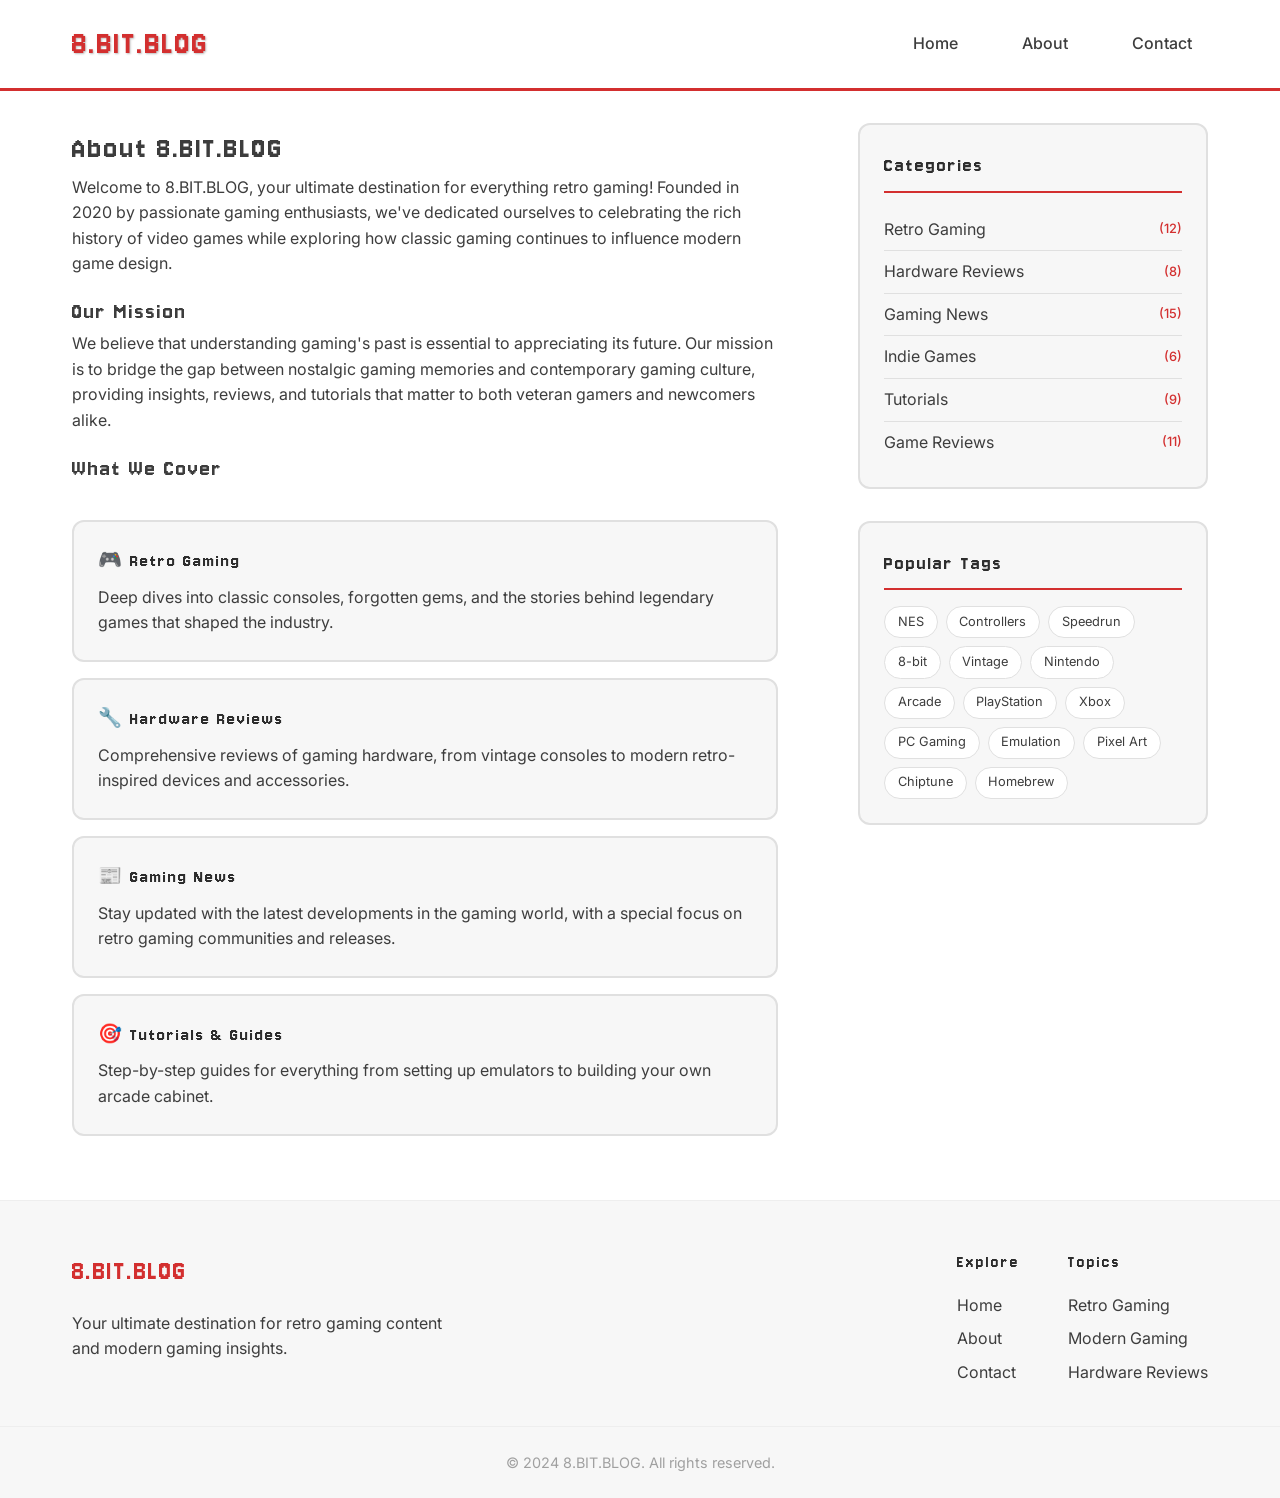
==== about.html @ b7c01cf6 "add initial website structure and pages" ====
<html lang="en">
  <head>
    <meta charset="UTF-8" />
    <meta name="viewport" content="width=device-width, initial-scale=1.0" />
    <title>About - 8.BIT.BLOG</title>
    <link rel="stylesheet" href="assets/styles.css" />
  </head>
  <body>
    <nav class="navbar">
      <div class="nav-container">
        <a href="index.html" class="nav-logo">8.BIT.BLOG</a>
        <ul class="nav-links">
          <li><a href="index.html">Home</a></li>
          <li><a href="about.html">About</a></li>
          <li><a href="contact.html">Contact</a></li>
        </ul>
      </div>
    </nav>

    <div class="content">
      <div class="main-layout">
        <!-- Left Column - About Content -->
        <div class="blog-section">
          <h1>About 8.BIT.BLOG</h1>
          <p>
            Welcome to 8.BIT.BLOG, your ultimate destination for everything
            retro gaming! Founded in 2020 by passionate gaming enthusiasts,
            we've dedicated ourselves to celebrating the rich history of video
            games while exploring how classic gaming continues to influence
            modern game design.
          </p>

          <h2>Our Mission</h2>
          <p>
            We believe that understanding gaming's past is essential to
            appreciating its future. Our mission is to bridge the gap between
            nostalgic gaming memories and contemporary gaming culture, providing
            insights, reviews, and tutorials that matter to both veteran gamers
            and newcomers alike.
          </p>

          <h2>What We Cover</h2>
          <div class="about-topics">
            <div class="topic-item">
              <h3>🎮 Retro Gaming</h3>
              <p>
                Deep dives into classic consoles, forgotten gems, and the
                stories behind legendary games that shaped the industry.
              </p>
            </div>

            <div class="topic-item">
              <h3>🔧 Hardware Reviews</h3>
              <p>
                Comprehensive reviews of gaming hardware, from vintage consoles
                to modern retro-inspired devices and accessories.
              </p>
            </div>

            <div class="topic-item">
              <h3>📰 Gaming News</h3>
              <p>
                Stay updated with the latest developments in the gaming world,
                with a special focus on retro gaming communities and releases.
              </p>
            </div>

            <div class="topic-item">
              <h3>🎯 Tutorials & Guides</h3>
              <p>
                Step-by-step guides for everything from setting up emulators to
                building your own arcade cabinet.
              </p>
            </div>
          </div>
        </div>

        <!-- Right Column - Sidebar -->
        <div class="sidebar-section">
          <!-- Categories -->
          <div class="sidebar-widget">
            <h3>Categories</h3>
            <ul class="category-list">
              <li>
                <a href="#" class="category-item"
                  >Retro Gaming <span class="count">(12)</span></a
                >
              </li>
              <li>
                <a href="#" class="category-item"
                  >Hardware Reviews <span class="count">(8)</span></a
                >
              </li>
              <li>
                <a href="#" class="category-item"
                  >Gaming News <span class="count">(15)</span></a
                >
              </li>
              <li>
                <a href="#" class="category-item"
                  >Indie Games <span class="count">(6)</span></a
                >
              </li>
              <li>
                <a href="#" class="category-item"
                  >Tutorials <span class="count">(9)</span></a
                >
              </li>
              <li>
                <a href="#" class="category-item"
                  >Game Reviews <span class="count">(11)</span></a
                >
              </li>
            </ul>
          </div>

          <!-- Tags -->
          <div class="sidebar-widget">
            <h3>Popular Tags</h3>
            <div class="tag-cloud">
              <a href="#" class="tag">NES</a>
              <a href="#" class="tag">Controllers</a>
              <a href="#" class="tag">Speedrun</a>
              <a href="#" class="tag">8-bit</a>
              <a href="#" class="tag">Vintage</a>
              <a href="#" class="tag">Nintendo</a>
              <a href="#" class="tag">Arcade</a>
              <a href="#" class="tag">PlayStation</a>
              <a href="#" class="tag">Xbox</a>
              <a href="#" class="tag">PC Gaming</a>
              <a href="#" class="tag">Emulation</a>
              <a href="#" class="tag">Pixel Art</a>
              <a href="#" class="tag">Chiptune</a>
              <a href="#" class="tag">Homebrew</a>
            </div>
          </div>
        </div>
      </div>
    </div>

    <footer class="footer">
      <div class="footer-container">
        <div class="footer-brand">
          <h3>8.BIT.BLOG</h3>
          <p>
            Your ultimate destination for retro gaming content and modern gaming
            insights.
          </p>
        </div>

        <div class="footer-links">
          <div class="footer-section">
            <h4>Explore</h4>
            <ul>
              <li><a href="index.html">Home</a></li>
              <li><a href="about.html">About</a></li>
              <li><a href="contact.html">Contact</a></li>
            </ul>
          </div>

          <div class="footer-section">
            <h4>Topics</h4>
            <ul>
              <li><a href="#">Retro Gaming</a></li>
              <li><a href="#">Modern Gaming</a></li>
              <li><a href="#">Hardware Reviews</a></li>
            </ul>
          </div>
        </div>
      </div>

      <div class="footer-bottom">
        <p>&copy; 2024 8.BIT.BLOG. All rights reserved.</p>
      </div>
    </footer>
  </body>
</html>
---- assets/styles.css ----
/* Import fonts from Google Fonts */
@import url("https://fonts.googleapis.com/css2?family=Jersey+10&family=Inter:wght@300;400;500;600&display=swap");

/* Retro Gaming Color Scheme - Inspired by classic NES gamepad */
:root {
  --retro-dark: #2d2d2d;
  --retro-grey: #3d3d3d;
  --retro-light: #f7f7f7;
  --retro-red: #d32f2f;
  --retro-white: #ffffff;
  --retro-shadow: rgba(42, 42, 42, 0.3);
  --retro-letter-spacing: 2px;
}

/* Global styles */
* {
  margin: 0;
  padding: 0;
  box-sizing: border-box;
}
body {
  font-family: "Inter", sans-serif;
  background: var(--retro-white);
  min-height: 100vh;
  color: var(--retro-grey);
  line-height: 1.6;
}
/* Headings */
h1,
h2,
h3,
h4,
h5,
h6 {
  font-weight: normal;
  font-family: "Jersey 10", cursive;
  letter-spacing: var(--retro-letter-spacing);
}

/* Navbar styling */
.navbar {
  background: var(--retro-white);
  border-bottom: 3px solid var(--retro-red);
}

.nav-container {
  max-width: 1200px;
  margin: 0 auto;
  display: flex;
  justify-content: space-between;
  align-items: center;
  padding: 1rem 2rem;
}

.nav-logo {
  font-size: 2.2rem;
  color: var(--retro-red);
  text-decoration: none;
  text-shadow: 1px 1px 2px var(--retro-shadow);
  font-weight: normal;
  font-family: "Jersey 10", cursive;
  letter-spacing: var(--retro-letter-spacing);
}

.nav-links {
  display: flex;
  list-style: none;
  gap: 2rem;
}

.nav-links a {
  color: var(--retro-grey);
  text-decoration: none;
  font-family: "Inter", sans-serif;
  font-weight: 500;
  padding: 0.5rem 1rem;
  transition: all 0.1s ease;
}

.nav-links a:hover {
  color: var(--retro-red);
}

/* Main title styling */
.main-title {
  text-align: center;
  padding: 3rem 2rem;
  background: rgba(255, 255, 255, 0.1);
  margin: 2rem auto;
  max-width: 800px;
  border-radius: 12px;
  border: 3px solid var(--retro-dark);
  box-shadow: 0 8px 16px var(--retro-shadow);
}

.main-title h1 {
  font-size: 3.5rem;
  color: var(--retro-white);
  text-shadow: 3px 3px 0px var(--retro-red);
  margin-bottom: 1rem;
  font-family: "Jersey 10", cursive;
  letter-spacing: 2px;
}

.main-title .subtitle {
  font-size: 1.2rem;
  color: var(--retro-light);
  font-weight: 500;
  text-transform: uppercase;
  letter-spacing: 1px;
}

/* Content area styling */
.content {
  max-width: 1200px;
  margin: 0 auto;
  padding: 2rem;
}

.content p {
  font-family: "Inter", sans-serif;
  font-weight: 400;
  margin-bottom: 1rem;
}

/* Main Layout - Two Column */
.main-layout {
  display: grid;
  grid-template-columns: 1fr 350px;
  gap: 5rem;
  align-items: start;
}

.blog-section {
  min-width: 0; /* Prevents grid overflow */
}

/* Sidebar Section */
.sidebar-section {
  display: flex;
  flex-direction: column;
  gap: 2rem;
}

.sidebar-widget {
  background: var(--retro-light);
  border: 2px solid #e0e0e0;
  border-radius: 12px;
  padding: 1.5rem;
}

.sidebar-widget h3 {
  color: var(--retro-dark);
  margin-bottom: 1rem;
  font-size: 1.3rem;
  border-bottom: 2px solid var(--retro-red);
  padding-bottom: 0.5rem;
}

/* Categories */
.category-list {
  list-style: none;
  padding: 0;
  margin: 0;
}

.category-list li {
  border-bottom: 1px solid #e0e0e0;
  padding: 0.5rem 0;
}

.category-list li:last-child {
  border-bottom: none;
}

.category-item {
  font-family: 'Inter', sans-serif;
  color: var(--retro-grey);
  text-decoration: none;
  display: flex;
  justify-content: space-between;
  align-items: center;
  transition: color 0.2s ease;
}

.category-item:hover {
  color: var(--retro-red);
}

.count {
  font-size: 0.8rem;
  color: var(--retro-red);
  font-weight: 500;
}

/* Tag Cloud */
.tag-cloud {
  display: flex;
  flex-wrap: wrap;
  gap: 0.5rem;
}

.tag {
  font-family: 'Inter', sans-serif;
  background: var(--retro-white);
  color: var(--retro-grey);
  padding: 0.3rem 0.8rem;
  border-radius: 20px;
  text-decoration: none;
  font-size: 0.8rem;
  border: 1px solid #e0e0e0;
  transition: all 0.2s ease;
}

.tag:hover {
  background: var(--retro-red);
  color: var(--retro-white);
  border-color: var(--retro-red);
}


/* About Page Specific Styles */
.about-topics {
  margin: 2rem 0;
}

.topic-item {
  background: var(--retro-light);
  border: 2px solid #e0e0e0;
  border-radius: 12px;
  padding: 1.5rem;
  margin-bottom: 1rem;
  transition: all 0.3s ease;
}

.topic-item:hover {
  border-color: var(--retro-red);
  transform: translateY(-2px);
  box-shadow: 0 4px 12px rgba(0, 0, 0, 0.1);
}

.topic-item h3 {
  color: var(--retro-dark);
  margin-bottom: 0.5rem;
  font-size: 1.2rem;
}

.topic-item p {
  font-family: 'Inter', sans-serif;
  color: var(--retro-grey);
  line-height: 1.6;
  margin: 0;
}

/* Contact Form Styles */
.contact-form-section {
  margin: 2rem 0;
  background: var(--retro-light);
  border: 2px solid #e0e0e0;
  border-radius: 12px;
  padding: 2rem;
}

.contact-form-section h2 {
  margin-bottom: 1.5rem;
  color: var(--retro-dark);
}

.contact-form {
  display: flex;
  flex-direction: column;
  gap: 1.5rem;
}

.form-row {
  display: grid;
  grid-template-columns: 1fr 1fr;
  gap: 1rem;
}

.form-group {
  display: flex;
  flex-direction: column;
}

.form-group label {
  font-family: 'Inter', sans-serif;
  color: var(--retro-dark);
  font-weight: 500;
  margin-bottom: 0.5rem;
  font-size: 0.9rem;
}

.form-group input,
.form-group select,
.form-group textarea {
  font-family: 'Inter', sans-serif;
  padding: 0.8rem;
  border: 2px solid #e0e0e0;
  border-radius: 6px;
  font-size: 0.9rem;
  transition: border-color 0.2s ease;
  background: var(--retro-white);
}

.form-group input:focus,
.form-group select:focus,
.form-group textarea:focus {
  outline: none;
  border-color: var(--retro-red);
}

.form-group textarea {
  resize: vertical;
  min-height: 120px;
}

.checkbox-group {
  flex-direction: row;
  align-items: center;
  gap: 0.5rem;
}

.checkbox-label {
  display: flex;
  align-items: center;
  gap: 0.5rem;
  cursor: pointer;
  font-size: 0.9rem;
}

.checkbox-label input[type="checkbox"] {
  width: 18px;
  height: 18px;
  margin: 0;
}

.contact-submit-btn {
  background: var(--retro-red);
  color: var(--retro-white);
  padding: 1rem 2rem;
  border: none;
  border-radius: 6px;
  font-family: 'Inter', sans-serif;
  font-weight: 600;
  font-size: 1rem;
  cursor: pointer;
  transition: all 0.2s ease;
  align-self: flex-start;
  box-shadow: 0 4px 0 #b71c1c;
}

.contact-submit-btn:hover {
  transform: translateY(-2px);
  box-shadow: 0 6px 0 #b71c1c;
}

.contact-submit-btn:active {
  transform: translateY(2px);
  box-shadow: 0 2px 0 #b71c1c;
}

.contact-link {
  color: var(--retro-red);
  text-decoration: none;
  font-weight: 500;
  font-family: 'Inter', sans-serif;
  font-size: 0.9rem;
  margin-top: 0.5rem;
  display: inline-block;
}

.contact-link:hover {
  text-decoration: underline;
}

/* NES Gamepad Card Styling */
.gamepad-card {
  display: flex;
  align-items: center;
  background: var(--retro-light);
  border: 2px solid var(--retro-grey);
  border-radius: 16px;
  padding: 2rem;
  margin: 2rem 0;
  gap: 2rem;
  max-width: 800px;
}

/* Left side - D-Pad */
.card-left {
  flex: 0 0 80px;
  display: flex;
  justify-content: center;
  align-items: center;
}

.dpad {
  position: relative;
  width: 60px;
  height: 60px;
}

.dpad-horizontal,
.dpad-vertical {
  background: var(--retro-grey);
  position: absolute;
  border-radius: 4px;
}

.dpad-horizontal {
  width: 60px;
  height: 20px;
  top: 50%;
  left: 0;
  transform: translateY(-50%);
}

.dpad-vertical {
  width: 20px;
  height: 60px;
  left: 50%;
  top: 0;
  transform: translateX(-50%);
}

/* Center content */
.card-content {
  flex: 1;
  padding: 0 1rem;
}

.card-content h3 {
  color: var(--retro-dark);
  margin-bottom: 0.5rem;
  font-size: 1.4rem;
}

.card-content p {
  color: var(--retro-grey);
  margin: 0;
  line-height: 1.5;
}

/* Right side - Action buttons */
.card-right {
  flex: 0 0 80px;
  display: flex;
  justify-content: center;
  align-items: center;
}

.action-buttons {
  display: flex;
  flex-direction: column;
  gap: 0.8rem;
}

.action-btn {
  width: 50px;
  height: 50px;
  border-radius: 50%;
  border: 3px solid var(--retro-red);
  background: var(--retro-red);
  color: var(--retro-white);
  font-family: "Inter", sans-serif;
  font-weight: 600;
  cursor: pointer;
  transition: all 0.2s ease;
  display: flex;
  align-items: center;
  justify-content: center;
  box-shadow: 0 5px 0 #b71c1c;
}

.action-btn:active {
  transform: translateY(3px);
  box-shadow: 0 2px 0 #b71c1c;
}

.action-btn .arrow {
  font-size: 1.2rem;
  font-weight: bold;
}

.action-btn .initials {
  font-size: 0.9rem;
  font-weight: 600;
}

/* Author button styling */
.author-btn {
  background: var(--retro-white);
  color: var(--retro-red);
  border: 3px solid var(--retro-red);
  box-shadow: 0 5px 0 #b71c1c;
}

.author-btn:hover {
  background: var(--retro-red);
  color: var(--retro-white);
}

/* Gaming Hints Section */
.hints-section {
  background: var(--retro-light);
  border-top: 1px solid #eee;
  border-bottom: 1px solid #eee;
  margin-top: 4rem;
  padding: 4rem 0;
}

.hints-container {
  max-width: 1200px;
  margin: 0 auto;
  padding: 0 2rem;
  text-align: center;
}

.hints-section h2 {
  color: var(--retro-dark);
  font-size: 2.5rem;
  margin-bottom: 1rem;
}

.hints-subtitle {
  font-family: "Inter", sans-serif;
  color: var(--retro-grey);
  font-size: 1.1rem;
  margin-bottom: 3rem;
  max-width: 600px;
  margin-left: auto;
  margin-right: auto;
}

.hints-grid {
  display: grid;
  grid-template-columns: repeat(auto-fit, minmax(250px, 1fr));
  gap: 2rem;
  margin-top: 3rem;
}

.hint-card {
  background: var(--retro-white);
  border: 2px solid #e0e0e0;
  border-radius: 12px;
  padding: 2rem 1.5rem;
  text-align: center;
  transition: all 0.3s ease;
  cursor: pointer;
}

.hint-card:hover {
  border-color: var(--retro-red);
  transform: translateY(-4px);
  box-shadow: 0 8px 24px rgba(0, 0, 0, 0.1);
}

.hint-icon {
  font-size: 2.5rem;
  margin-bottom: 1rem;
  display: block;
}

.hint-card h3 {
  color: var(--retro-dark);
  margin-bottom: 1rem;
  font-size: 1.3rem;
}

.hint-card p {
  font-family: "Inter", sans-serif;
  color: var(--retro-grey);
  line-height: 1.6;
  margin: 0;
}

/* Events Section */
.events-section {
  background: var(--retro-white);
  padding: 4rem 0;
}

.events-container {
  max-width: 1200px;
  margin: 0 auto;
  padding: 0 2rem;
  text-align: center;
}

.events-section h2 {
  color: var(--retro-dark);
  font-size: 2.5rem;
  margin-bottom: 1rem;
}

.events-subtitle {
  font-family: 'Inter', sans-serif;
  color: var(--retro-grey);
  font-size: 1.1rem;
  margin-bottom: 3rem;
  max-width: 600px;
  margin-left: auto;
  margin-right: auto;
}

.events-timeline {
  display: flex;
  flex-direction: column;
  gap: 2rem;
  max-width: 700px;
  margin: 0 auto;
  text-align: left;
}

.event-item {
  display: flex;
  gap: 1.5rem;
  align-items: flex-start;
  padding: 1.5rem;
  background: var(--retro-light);
  border-radius: 12px;
  border: 2px solid #e0e0e0;
  transition: all 0.3s ease;
}

.event-item:hover {
  border-color: var(--retro-red);
  transform: translateY(-2px);
  box-shadow: 0 8px 24px rgba(0, 0, 0, 0.1);
}

.event-date {
  flex: 0 0 80px;
  text-align: center;
  background: var(--retro-red);
  color: var(--retro-white);
  border-radius: 8px;
  padding: 1rem 0.5rem;
  display: flex;
  flex-direction: column;
  justify-content: center;
}

.event-date .month {
  font-family: 'Inter', sans-serif;
  font-size: 0.8rem;
  font-weight: 600;
  text-transform: uppercase;
  letter-spacing: 1px;
}

.event-date .day {
  font-family: 'Jersey 10', cursive;
  font-size: 1.8rem;
  font-weight: normal;
  line-height: 1;
}

.event-content {
  flex: 1;
}

.event-content h3 {
  color: var(--retro-dark);
  margin-bottom: 0.5rem;
  font-size: 1.3rem;
}

.event-content p {
  font-family: 'Inter', sans-serif;
  color: var(--retro-grey);
  line-height: 1.6;
  margin-bottom: 0.5rem;
}

.event-location {
  font-family: 'Inter', sans-serif;
  color: var(--retro-red);
  font-size: 0.9rem;
  font-weight: 500;
}

/* Footer Styling */
.footer {
  border-top: 1px solid #eee;
  background: var(--retro-light);
  color: var(--retro-dark);
  margin-top: 0;
}

.footer-container {
  max-width: 1200px;
  margin: 0 auto;
  padding: 3rem 2rem 2rem;
  display: grid;
  grid-template-columns: 1fr 1fr;
  gap: 3rem;
  align-items: start;
}

.footer-brand h3 {
  color: var(--retro-red);
  margin-bottom: 1rem;
  font-size: 1.8rem;
}

.footer-brand p {
  font-family: "Inter", sans-serif;
  color: var(--retro-grey);
  line-height: 1.6;
  max-width: 400px;
}

.footer-links {
  display: flex;
  gap: 3rem;
  justify-content: flex-end;
}

.footer-section h4 {
  color: var(--retro-dark);
  margin-bottom: 1rem;
  font-size: 1.1rem;
}

.footer-section ul {
  list-style: none;
  padding: 0;
}

.footer-section li {
  margin-bottom: 0.5rem;
}

.footer-section a {
  color: var(--retro-grey);
  text-decoration: none;
  font-family: "Inter", sans-serif;
  font-weight: 400;
  transition: color 0.2s ease;
}

.footer-section a:hover {
  color: var(--retro-red);
}

.footer-bottom {
  border-top: 1px solid #eee;
  padding: 1.5rem 2rem;
  text-align: center;
}

.footer-bottom p {
  font-family: "Inter", sans-serif;
  color: #a0a0a0;
  margin: 0;
  font-size: 0.9rem;
}

/* Responsive design */
@media (max-width: 768px) {
  .nav-container {
    flex-direction: column;
    gap: 1rem;
  }

  .nav-links {
    gap: 1rem;
  }

  .main-title h1 {
    font-size: 2.5rem;
  }

  .navbar {
    padding: 1rem;
  }

  /* Responsive main layout */
  .main-layout {
    grid-template-columns: 1fr;
    gap: 2rem;
  }

  .sidebar-section {
    order: -1; /* Move sidebar above blog content on mobile */
  }

  .sidebar-widget {
    padding: 1rem;
  }

  .tag-cloud {
    gap: 0.3rem;
  }

  .tag {
    font-size: 0.75rem;
    padding: 0.25rem 0.6rem;
  }

  /* Responsive contact form */
  .contact-form-section {
    padding: 1.5rem;
  }

  .form-row {
    grid-template-columns: 1fr;
    gap: 0;
  }

  /* Responsive gamepad card */
  .gamepad-card {
    flex-direction: column;
    text-align: center;
    padding: 1.5rem;
    gap: 1.5rem;
  }

  .card-left,
  .card-right {
    flex: none;
  }

  .action-buttons {
    flex-direction: row;
    justify-content: center;
    gap: 1rem;
  }

  .dpad {
    width: 50px;
    height: 50px;
  }

  .dpad-horizontal {
    width: 50px;
    height: 16px;
  }

  .dpad-vertical {
    width: 16px;
    height: 50px;
  }

  /* Responsive hints section */
  .hints-section {
    padding: 3rem 0;
  }

  .hints-container {
    padding: 0 1rem;
  }

  .hints-section h2 {
    font-size: 2rem;
  }

  .hints-grid {
    grid-template-columns: 1fr;
    gap: 1.5rem;
  }

  .hint-card {
    padding: 1.5rem;
  }

  /* Responsive events section */
  .events-section {
    padding: 3rem 0;
  }

  .events-container {
    padding: 0 1rem;
  }

  .events-section h2 {
    font-size: 2rem;
  }

  .events-timeline {
    max-width: 100%;
  }

  .event-item {
    padding: 1.2rem;
    gap: 1rem;
  }

  .event-date {
    flex: 0 0 70px;
    padding: 0.8rem 0.5rem;
  }

  .event-date .day {
    font-size: 1.5rem;
  }

  /* Responsive footer */
  .footer-container {
    grid-template-columns: 1fr;
    gap: 2rem;
    padding: 2rem 1rem 1.5rem;
  }

  .footer-links {
    justify-content: flex-start;
    gap: 2rem;
  }

  .footer-bottom {
    padding: 1rem;
  }
}
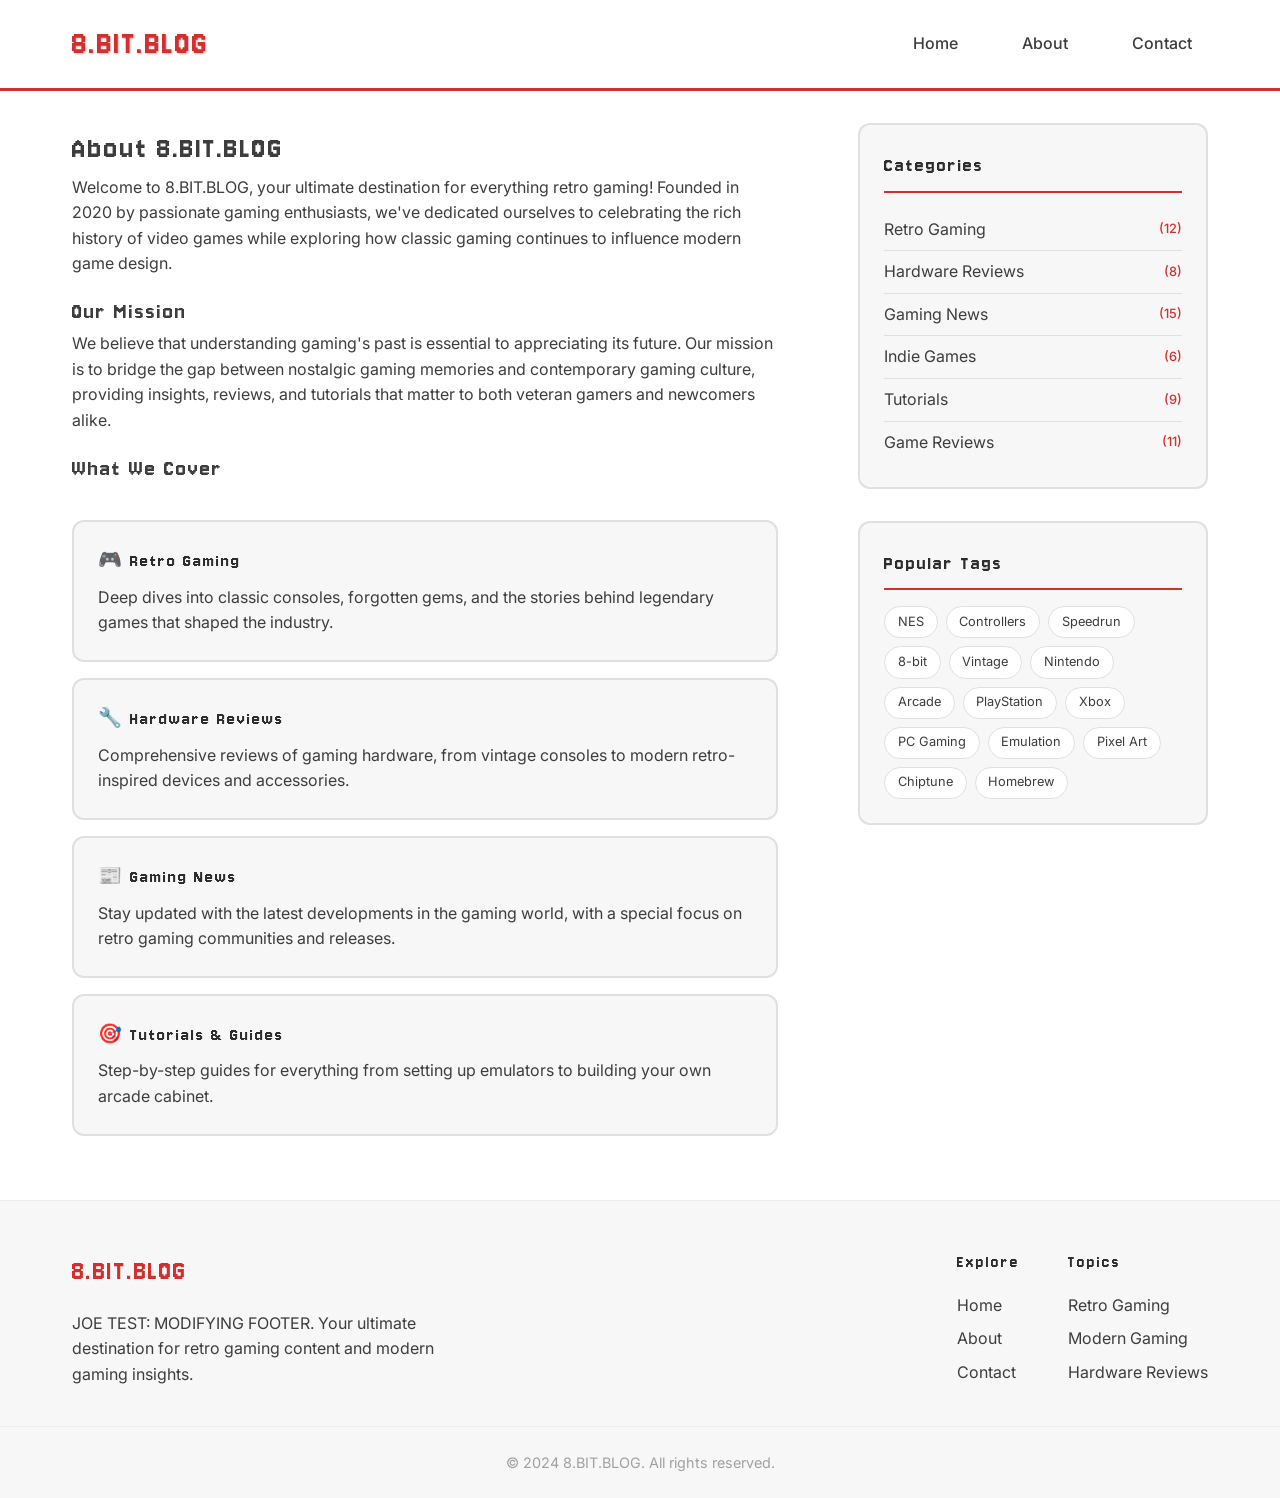
==== commit 37f6e022: "SQUASH MERGE COMPLETE" ====
--- a/about.html
+++ b/about.html
@@ -143,7 +143,7 @@
         <div class="footer-brand">
           <h3>8.BIT.BLOG</h3>
           <p>
-            Your ultimate destination for retro gaming content and modern gaming
+            JOE TEST:  MODIFYING FOOTER.  Your ultimate destination for retro gaming content and modern gaming
             insights.
           </p>
         </div>
--- a/assets/styles.css
+++ b/assets/styles.css
@@ -1,3 +1,9 @@
+
+/*  Test css code for git/github project */
+
+
+
+
 /* Import fonts from Google Fonts */
 @import url("https://fonts.googleapis.com/css2?family=Jersey+10&family=Inter:wght@300;400;500;600&display=swap");
 
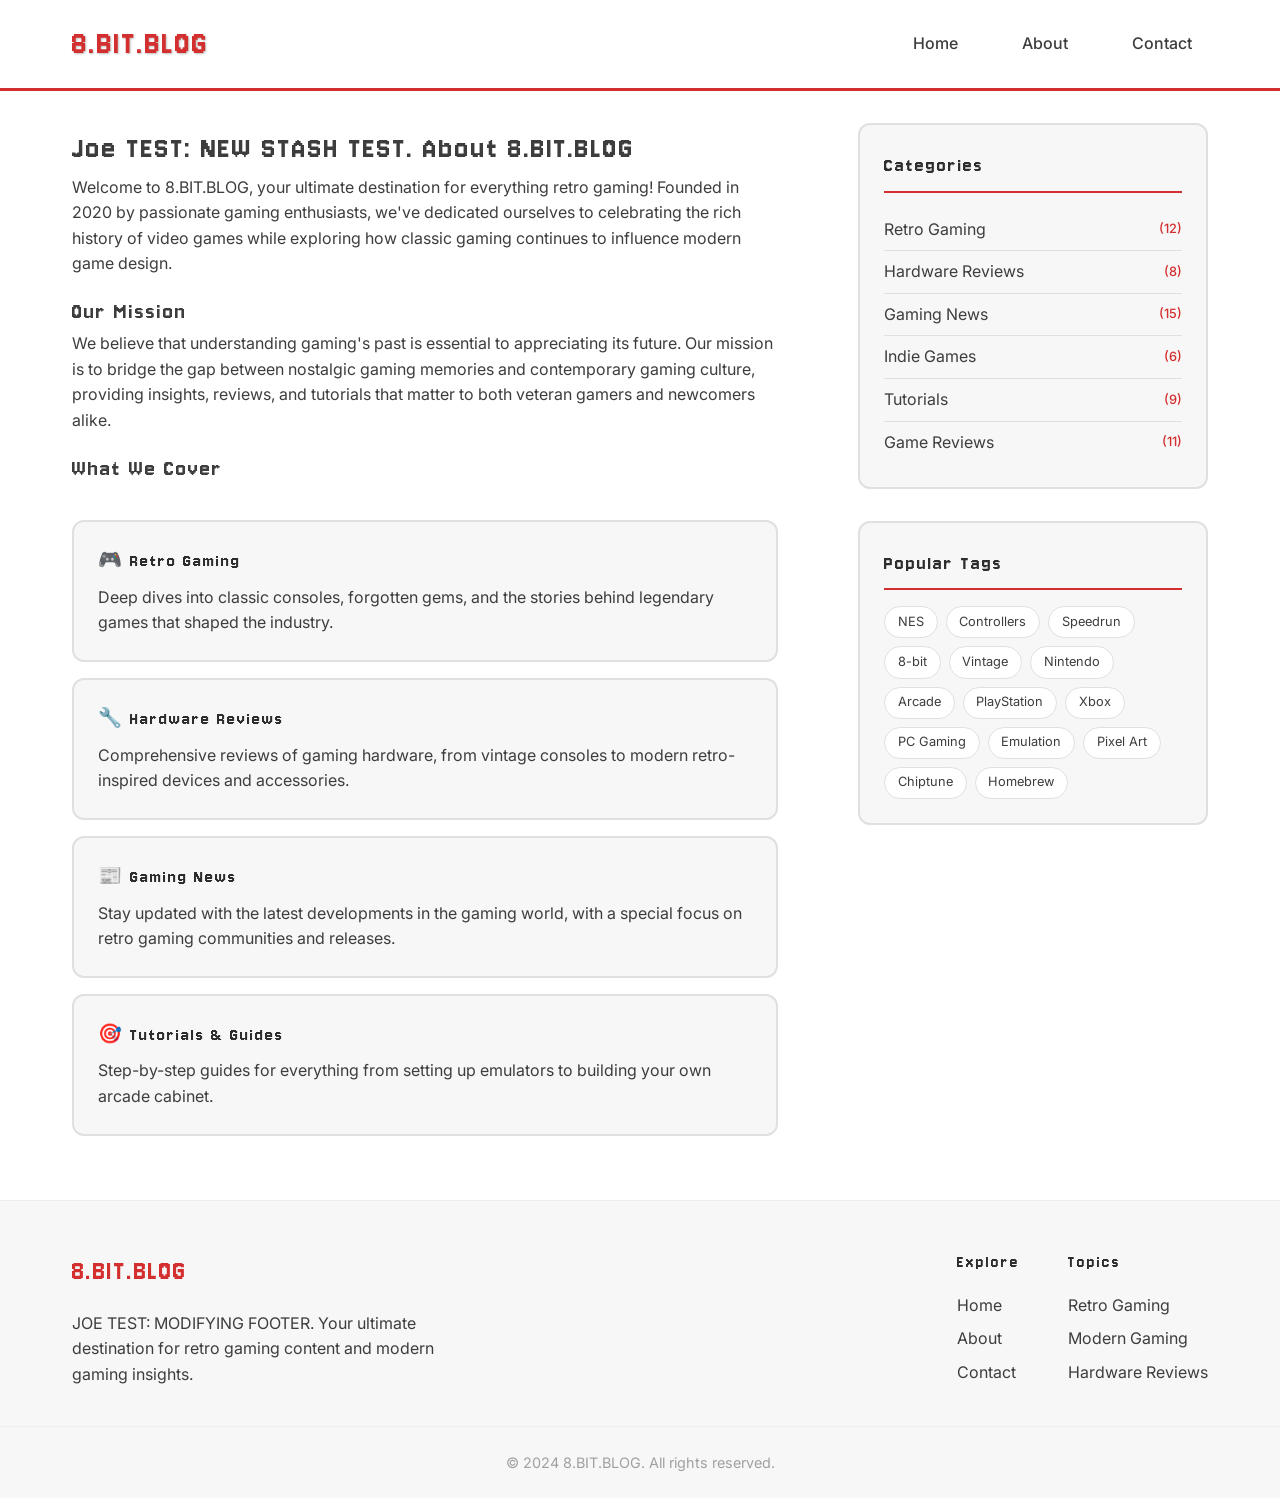
==== commit 1d6e043d: "testing stash" ====
--- a/about.html
+++ b/about.html
@@ -21,7 +21,7 @@
       <div class="main-layout">
         <!-- Left Column - About Content -->
         <div class="blog-section">
-          <h1>About 8.BIT.BLOG</h1>
+          <h1>Joe TEST:  NEW STASH TEST.  About 8.BIT.BLOG</h1>
           <p>
             Welcome to 8.BIT.BLOG, your ultimate destination for everything
             retro gaming! Founded in 2020 by passionate gaming enthusiasts,
